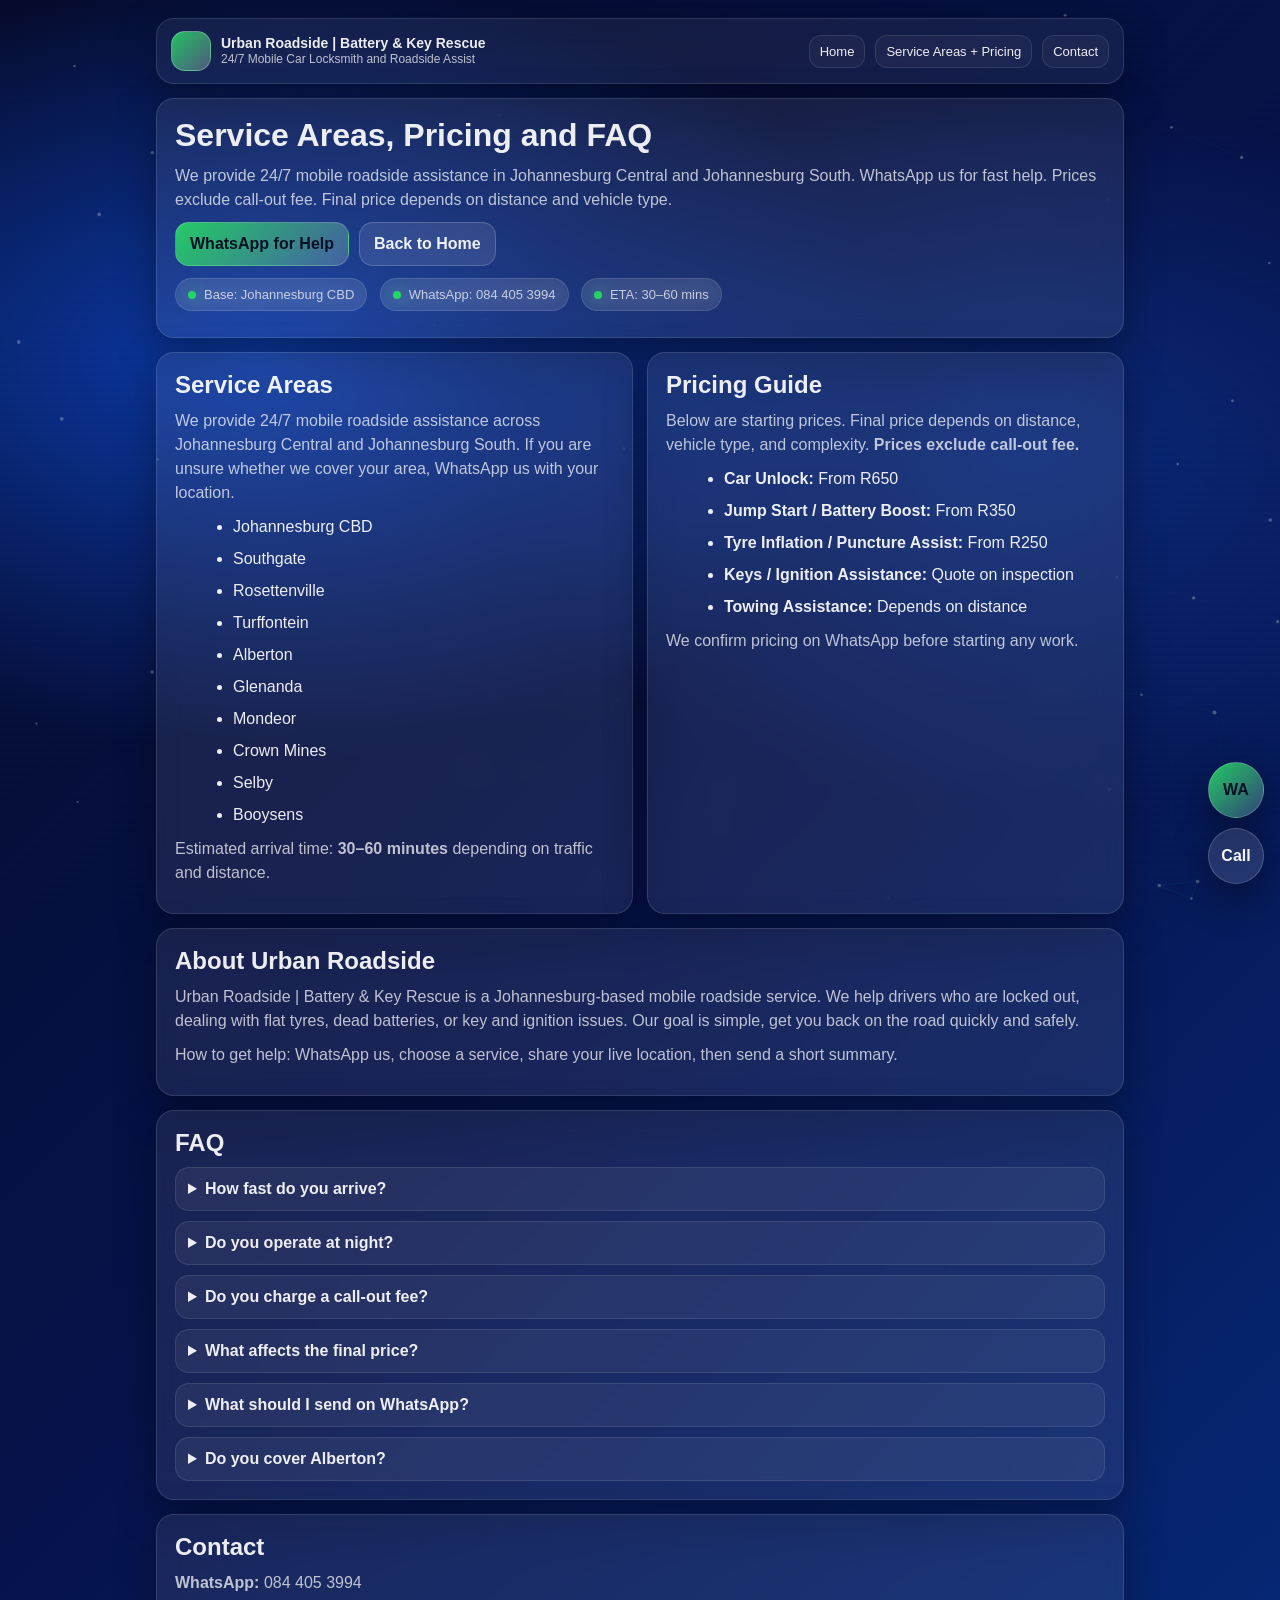
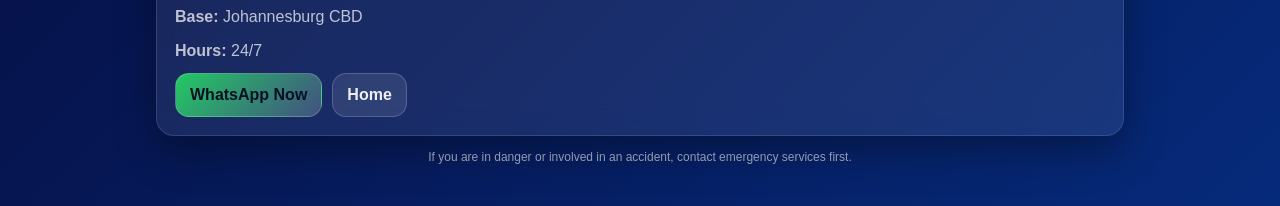
==== about.html @ f3f08383 "Add areas, pricing, FAQ with floating buttons" ====
<!doctype html>
<html lang="en">
<head>
  <meta charset="utf-8" />
  <meta name="viewport" content="width=device-width,initial-scale=1" />
  <title>Service Areas, Pricing and FAQ | Urban Roadside</title>
  <meta name="description" content="Service areas, pricing guidance, and FAQ for Urban Roadside | Battery & Key Rescue. Johannesburg Central and South. 24/7 mobile roadside help." />

  <style>
    :root{
      --bg1:#050a2a;
      --bg2:#06124a;
      --bg3:#062a7a;
      --glass: rgba(255,255,255,0.08);
      --text: rgba(255,255,255,0.92);
      --muted: rgba(255,255,255,0.72);
      --border: rgba(255,255,255,0.12);
      --shadow: 0 14px 40px rgba(0,0,0,0.35);
      --green: #25D366;
    }

    * { box-sizing: border-box; }
    body {
      margin: 0;
      font-family: Arial, sans-serif;
      color: var(--text);
      overflow-x: hidden;
      background: radial-gradient(1200px 700px at 20% 20%, #0b3aa6 0%, transparent 55%),
                  radial-gradient(900px 600px at 80% 25%, #0a2a7a 0%, transparent 60%),
                  linear-gradient(135deg, var(--bg1), var(--bg2), var(--bg3));
      min-height: 100vh;
    }

    #bgCanvas{
      position: fixed;
      inset: 0;
      width: 100%;
      height: 100%;
      z-index: 0;
      opacity: 0.55;
      pointer-events: none;
    }

    .scanlines{
      position: fixed;
      inset: 0;
      z-index: 1;
      pointer-events: none;
      background: repeating-linear-gradient(
        to bottom,
        rgba(255,255,255,0.03),
        rgba(255,255,255,0.03) 1px,
        rgba(0,0,0,0) 3px,
        rgba(0,0,0,0) 8px
      );
      mix-blend-mode: overlay;
      opacity: 0.25;
    }

    .wrap{
      position: relative;
      z-index: 2;
      max-width: 1000px;
      margin: 0 auto;
      padding: 18px 16px 42px;
    }

    .nav{
      display:flex;
      align-items:center;
      justify-content: space-between;
      gap: 12px;
      padding: 12px 14px;
      border: 1px solid var(--border);
      border-radius: 18px;
      background: rgba(255,255,255,0.06);
      backdrop-filter: blur(14px);
      box-shadow: var(--shadow);
      margin-bottom: 14px;
    }
    .brand{
      display:flex;
      align-items:center;
      gap: 10px;
      min-width: 240px;
    }
    .logo{
      width: 40px;
      height: 40px;
      border-radius: 14px;
      background: linear-gradient(135deg, rgba(37,211,102,0.9), rgba(255,255,255,0.25));
      border: 1px solid rgba(255,255,255,0.25);
    }
    .brandTitle{
      line-height: 1.1;
    }
    .brandTitle b{
      display:block;
      font-size: 14px;
    }
    .brandTitle span{
      display:block;
      font-size: 12px;
      color: var(--muted);
      margin-top: 2px;
    }
    .navLinks{
      display:flex;
      gap: 10px;
      flex-wrap: wrap;
      justify-content: flex-end;
    }
    .navLinks a{
      color: var(--text);
      text-decoration: none;
      font-size: 13px;
      padding: 8px 10px;
      border-radius: 12px;
      border: 1px solid rgba(255,255,255,0.10);
      background: rgba(255,255,255,0.04);
    }
    .navLinks a:hover{
      background: rgba(255,255,255,0.08);
    }

    .card{
      background: var(--glass);
      border: 1px solid var(--border);
      border-radius: 18px;
      box-shadow: var(--shadow);
      padding: 18px;
      backdrop-filter: blur(14px);
      margin-bottom: 14px;
    }

    h1,h2{ margin: 0 0 10px; }
    p{ margin: 0 0 10px; color: var(--muted); line-height: 1.5; }

    .grid{
      display:grid;
      gap: 14px;
      grid-template-columns: 1fr;
    }
    @media (min-width: 860px){
      .grid{ grid-template-columns: 1fr 1fr; }
    }

    .pill{
      display:inline-flex;
      align-items:center;
      gap: 8px;
      padding: 8px 12px;
      border-radius: 999px;
      background: rgba(255,255,255,0.08);
      border: 1px solid var(--border);
      color: var(--muted);
      font-size: 13px;
      backdrop-filter: blur(10px);
      margin-right: 8px;
      margin-bottom: 8px;
    }
    .dot{
      width: 8px;
      height: 8px;
      border-radius: 999px;
      background: var(--green);
      box-shadow: 0 0 18px rgba(37,211,102,0.75);
    }

    .btnRow{
      display:flex;
      gap: 10px;
      flex-wrap: wrap;
      margin-top: 10px;
    }
    a.btn{
      text-decoration:none;
      padding: 12px 14px;
      border-radius: 14px;
      font-weight: 800;
      border: 1px solid rgba(255,255,255,0.18);
      background: rgba(255,255,255,0.10);
      color: var(--text);
    }
    a.btn.primary{
      background: linear-gradient(135deg, rgba(37,211,102,0.95), rgba(255,255,255,0.18));
      color: #061024;
    }

    ul{ margin: 8px 0 0 18px; line-height: 1.5; }
    li{ margin: 8px 0; }

    .faq details{
      border: 1px solid rgba(255,255,255,0.10);
      background: rgba(255,255,255,0.06);
      border-radius: 14px;
      padding: 12px;
      margin-top: 10px;
    }
    .faq summary{
      cursor: pointer;
      font-weight: 700;
    }
    .faq .ans{
      margin-top: 8px;
      color: var(--muted);
      line-height: 1.5;
    }

    .footer{
      margin-top: 14px;
      color: rgba(255,255,255,0.65);
      font-size: 12px;
      text-align: center;
    }

    /* Floating action buttons */
    .fab{
      position: fixed;
      right: 16px;
      bottom: 16px;
      z-index: 9999;
      display: grid;
      gap: 10px;
    }
    .fab a{
      display: inline-flex;
      align-items: center;
      justify-content: center;
      width: 56px;
      height: 56px;
      border-radius: 999px;
      text-decoration: none;
      font-weight: 800;
      border: 1px solid rgba(255,255,255,0.18);
      box-shadow: 0 14px 40px rgba(0,0,0,0.45);
      backdrop-filter: blur(10px);
    }
    .fab .wa{
      background: linear-gradient(135deg, rgba(37,211,102,0.95), rgba(255,255,255,0.18));
      color: #061024;
    }
    .fab .call{
      background: rgba(255,255,255,0.12);
      color: rgba(255,255,255,0.95);
    }
    .fab a span{
      font-size: 16px;
      line-height: 1;
    }
    .fab a:active{
      transform: scale(0.98);
    }
  </style>
</head>

<body>
  <canvas id="bgCanvas"></canvas>
  <div class="scanlines"></div>

  <div class="wrap">
    <div class="nav">
      <div class="brand">
        <div class="logo" aria-hidden="true"></div>
        <div class="brandTitle">
          <b>Urban Roadside | Battery & Key Rescue</b>
          <span>24/7 Mobile Car Locksmith and Roadside Assist</span>
        </div>
      </div>

      <div class="navLinks">
        <a href="index.html">Home</a>
        <a href="about.html">Service Areas + Pricing</a>
        <a href="index.html#contact">Contact</a>
      </div>
    </div>

    <div class="card">
      <h1>Service Areas, Pricing and FAQ</h1>
      <p>
        We provide 24/7 mobile roadside assistance in Johannesburg Central and Johannesburg South.
        WhatsApp us for fast help. Prices exclude call-out fee. Final price depends on distance and vehicle type.
      </p>
      <div class="btnRow">
        <a class="btn primary" id="waBtn" href="#">WhatsApp for Help</a>
        <a class="btn" href="index.html">Back to Home</a>
      </div>
      <div style="margin-top:12px;">
        <span class="pill"><span class="dot"></span> Base: Johannesburg CBD</span>
        <span class="pill"><span class="dot"></span> WhatsApp: 084 405 3994</span>
        <span class="pill"><span class="dot"></span> ETA: 30–60 mins</span>
      </div>
    </div>

    <div class="grid">
      <div class="card">
        <h2>Service Areas</h2>
        <p>
          We provide 24/7 mobile roadside assistance across Johannesburg Central and Johannesburg South.
          If you are unsure whether we cover your area, WhatsApp us with your location.
        </p>

        <ul>
          <li>Johannesburg CBD</li>
          <li>Southgate</li>
          <li>Rosettenville</li>
          <li>Turffontein</li>
          <li>Alberton</li>
          <li>Glenanda</li>
          <li>Mondeor</li>
          <li>Crown Mines</li>
          <li>Selby</li>
          <li>Booysens</li>
        </ul>

        <p style="margin-top:10px;">
          Estimated arrival time: <b>30–60 minutes</b> depending on traffic and distance.
        </p>
      </div>

      <div class="card">
        <h2>Pricing Guide</h2>
        <p>
          Below are starting prices. Final price depends on distance, vehicle type, and complexity.
          <b>Prices exclude call-out fee.</b>
        </p>

        <ul>
          <li><b>Car Unlock:</b> From R650</li>
          <li><b>Jump Start / Battery Boost:</b> From R350</li>
          <li><b>Tyre Inflation / Puncture Assist:</b> From R250</li>
          <li><b>Keys / Ignition Assistance:</b> Quote on inspection</li>
          <li><b>Towing Assistance:</b> Depends on distance</li>
        </ul>

        <p style="margin-top:10px;">
          We confirm pricing on WhatsApp before starting any work.
        </p>
      </div>
    </div>

    <div class="card">
      <h2>About Urban Roadside</h2>
      <p>
        Urban Roadside | Battery & Key Rescue is a Johannesburg-based mobile roadside service.
        We help drivers who are locked out, dealing with flat tyres, dead batteries, or key and ignition issues.
        Our goal is simple, get you back on the road quickly and safely.
      </p>
      <p>
        How to get help: WhatsApp us, choose a service, share your live location, then send a short summary.
      </p>
    </div>

    <div class="card faq">
      <h2>FAQ</h2>

      <details>
        <summary>How fast do you arrive?</summary>
        <div class="ans">
          Estimated arrival time is 30–60 minutes depending on traffic and distance.
        </div>
      </details>

      <details>
        <summary>Do you operate at night?</summary>
        <div class="ans">
          Yes, we operate 24/7 including weekends and public holidays.
        </div>
      </details>

      <details>
        <summary>Do you charge a call-out fee?</summary>
        <div class="ans">
          Yes, call-out fees apply depending on distance and area. Prices listed exclude call-out fee.
        </div>
      </details>

      <details>
        <summary>What affects the final price?</summary>
        <div class="ans">
          Final price depends on distance, vehicle type, and complexity of the job. We confirm pricing before starting work.
        </div>
      </details>

      <details>
        <summary>What should I send on WhatsApp?</summary>
        <div class="ans">
          Send your live location and a short summary including car make/model, what happened, and your exact spot.
        </div>
      </details>

      <details>
        <summary>Do you cover Alberton?</summary>
        <div class="ans">
          Yes. We cover Alberton and surrounding Johannesburg South areas. WhatsApp us your location to confirm.
        </div>
      </details>
    </div>

    <div class="card">
      <h2>Contact</h2>
      <p><b>WhatsApp:</b> 084 405 3994</p>
      <p><b>Base:</b> Johannesburg CBD</p>
      <p><b>Hours:</b> 24/7</p>
      <div class="btnRow">
        <a class="btn primary" id="waBtn2" href="#">WhatsApp Now</a>
        <a class="btn" href="index.html">Home</a>
      </div>
    </div>

    <div class="footer">
      If you are in danger or involved in an accident, contact emergency services first.
    </div>
  </div>

  <!-- Floating buttons -->
  <div class="fab" aria-label="Quick contact buttons">
    <a class="wa" id="fabWa" href="#" title="WhatsApp">
      <span>WA</span>
    </a>
    <a class="call" id="fabCall" href="tel:0844053994" title="Call">
      <span>Call</span>
    </a>
  </div>

  <script>
    const phone = "27844053994";

    const menuMessage =
`Hi, I need roadside help in Johannesburg.

Please reply with a number:
1) Car unlock (keys locked inside / lost key)
2) Jump start / battery boost
3) Flat tyre / tyre inflation (puncture assist)
4) Keys / ignition assistance
5) Towing assistance

Important:
- Estimated arrival time: 30–60 minutes (traffic and distance)
- Prices exclude call-out fee
- Final price depends on distance and vehicle type

Then please:
- Send your live location
- Type a short summary (car make/model, what happened, exact spot)

Thank you.`;

    document.getElementById("waBtn").href =
      `https://wa.me/${phone}?text=${encodeURIComponent(menuMessage)}`;
    document.getElementById("waBtn2").href =
      `https://wa.me/${phone}?text=${encodeURIComponent(menuMessage)}`;
    document.getElementById("fabWa").href =
      `https://wa.me/${phone}?text=${encodeURIComponent(menuMessage)}`;

    // Background
    const canvas = document.getElementById("bgCanvas");
    const ctx = canvas.getContext("2d");

    function resize() {
      canvas.width = window.innerWidth;
      canvas.height = window.innerHeight;
    }
    window.addEventListener("resize", resize);
    resize();

    const particles = [];
    const COUNT = 80;
    const MAX_DIST = 120;

    function rand(min, max){ return Math.random() * (max - min) + min; }

    for (let i = 0; i < COUNT; i++) {
      particles.push({
        x: rand(0, window.innerWidth),
        y: rand(0, window.innerHeight),
        vx: rand(-0.4, 0.4),
        vy: rand(-0.4, 0.4),
        r: rand(1, 2)
      });
    }

    function step() {
      ctx.clearRect(0,0,canvas.width,canvas.height);

      for (const p of particles) {
        p.x += p.vx;
        p.y += p.vy;

        if (p.x < 0 || p.x > canvas.width) p.vx *= -1;
        if (p.y < 0 || p.y > canvas.height) p.vy *= -1;

        ctx.beginPath();
        ctx.arc(p.x,p.y,p.r,0,Math.PI*2);
        ctx.fillStyle="rgba(255,255,255,0.5)";
        ctx.fill();
      }

      for (let i=0;i<particles.length;i++){
        for (let j=i+1;j<particles.length;j++){
          const dx=particles[i].x-particles[j].x;
          const dy=particles[i].y-particles[j].y;
          const d=Math.sqrt(dx*dx+dy*dy);
          if(d<MAX_DIST){
            ctx.strokeStyle=`rgba(37,211,102,${(1-d/MAX_DIST)*0.2})`;
            ctx.beginPath();
            ctx.moveTo(particles[i].x,particles[i].y);
            ctx.lineTo(particles[j].x,particles[j].y);
            ctx.stroke();
          }
        }
      }
      requestAnimationFrame(step);
    }
    step();
  </script>
</body>
</html>
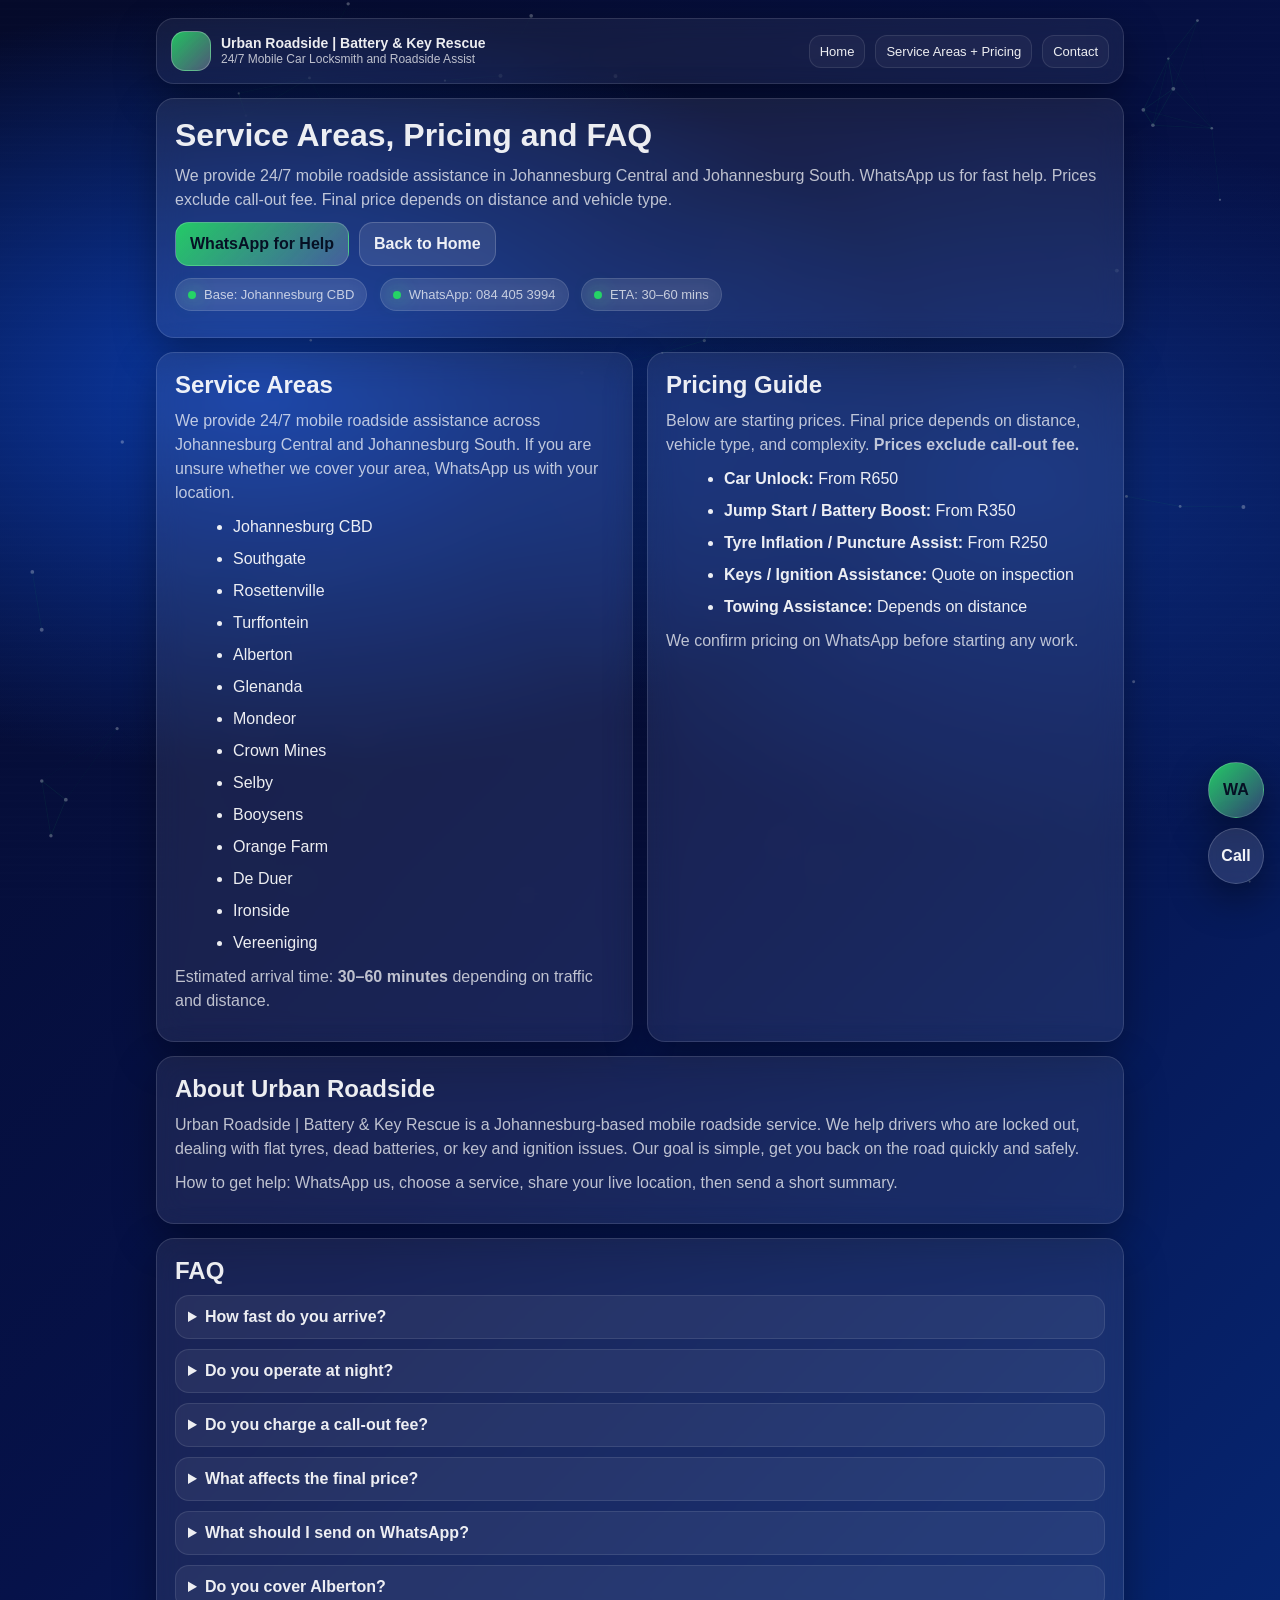
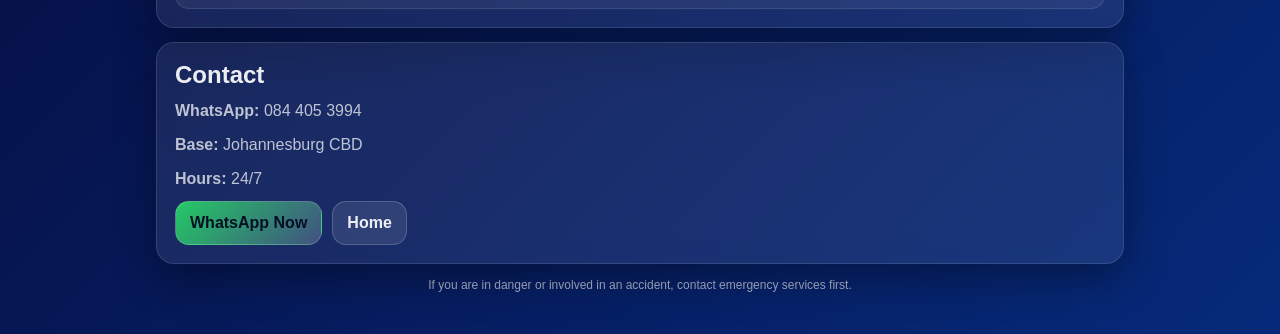
==== commit c855d319: "Add locations to the list in about.html" ====
--- a/about.html
+++ b/about.html
@@ -311,6 +311,10 @@
           <li>Crown Mines</li>
           <li>Selby</li>
           <li>Booysens</li>
+          <li>Orange Farm</li>
+          <li>De Duer</li>
+          <li>Ironside</li>
+          <li>Vereeniging</li>
         </ul>
 
         <p style="margin-top:10px;">
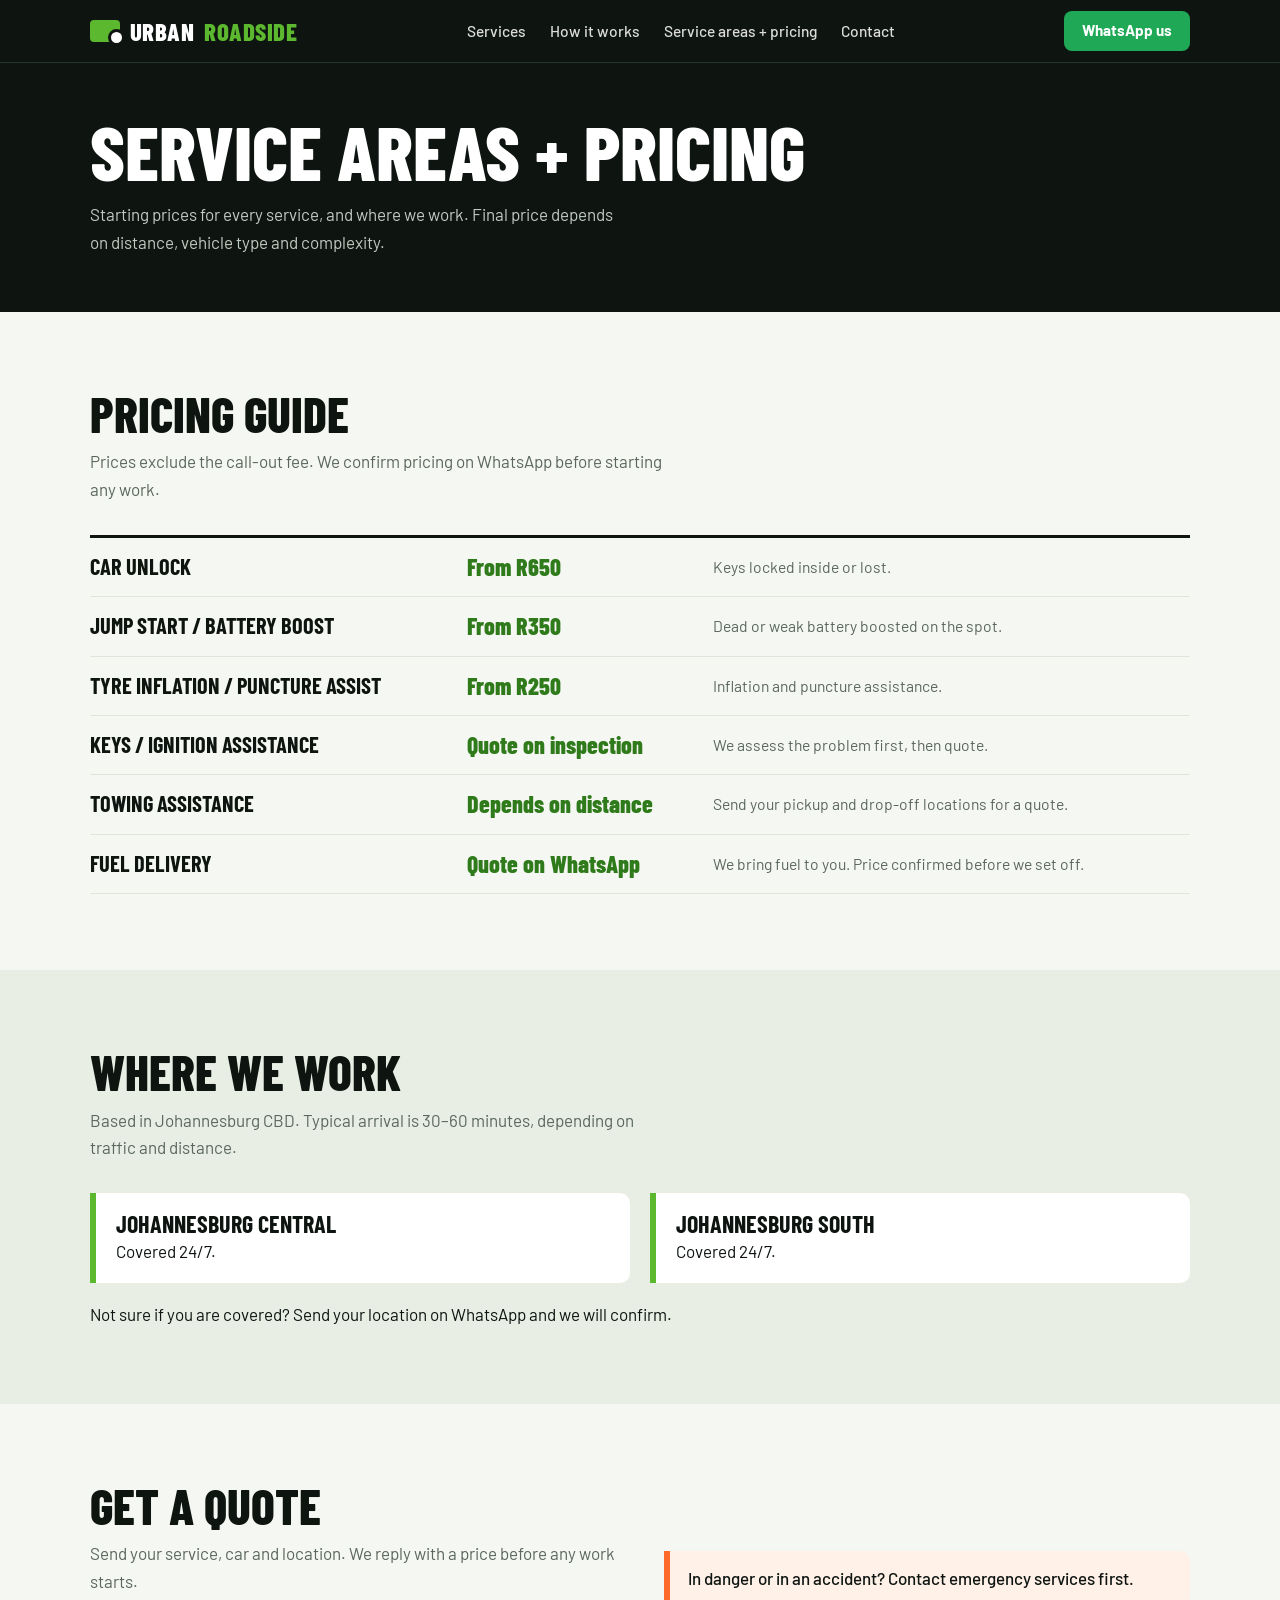
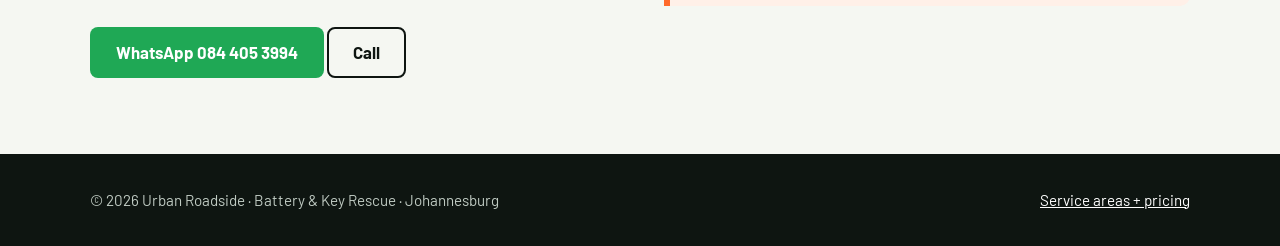
==== commit 3c0e4127: "Add files via upload  Redesign homepage with new photos and pricing" ====
--- a/about.html
+++ b/about.html
@@ -1,523 +1,13 @@
-<!doctype html>
-<html lang="en">
-<head>
-  <meta charset="utf-8" />
-  <meta name="viewport" content="width=device-width,initial-scale=1" />
-  <title>Service Areas, Pricing and FAQ | Urban Roadside</title>
-  <meta name="description" content="Service areas, pricing guidance, and FAQ for Urban Roadside | Battery & Key Rescue. Johannesburg Central and South. 24/7 mobile roadside help." />
-
-  <style>
-    :root{
-      --bg1:#050a2a;
-      --bg2:#06124a;
-      --bg3:#062a7a;
-      --glass: rgba(255,255,255,0.08);
-      --text: rgba(255,255,255,0.92);
-      --muted: rgba(255,255,255,0.72);
-      --border: rgba(255,255,255,0.12);
-      --shadow: 0 14px 40px rgba(0,0,0,0.35);
-      --green: #25D366;
-    }
-
-    * { box-sizing: border-box; }
-    body {
-      margin: 0;
-      font-family: Arial, sans-serif;
-      color: var(--text);
-      overflow-x: hidden;
-      background: radial-gradient(1200px 700px at 20% 20%, #0b3aa6 0%, transparent 55%),
-                  radial-gradient(900px 600px at 80% 25%, #0a2a7a 0%, transparent 60%),
-                  linear-gradient(135deg, var(--bg1), var(--bg2), var(--bg3));
-      min-height: 100vh;
-    }
-
-    #bgCanvas{
-      position: fixed;
-      inset: 0;
-      width: 100%;
-      height: 100%;
-      z-index: 0;
-      opacity: 0.55;
-      pointer-events: none;
-    }
-
-    .scanlines{
-      position: fixed;
-      inset: 0;
-      z-index: 1;
-      pointer-events: none;
-      background: repeating-linear-gradient(
-        to bottom,
-        rgba(255,255,255,0.03),
-        rgba(255,255,255,0.03) 1px,
-        rgba(0,0,0,0) 3px,
-        rgba(0,0,0,0) 8px
-      );
-      mix-blend-mode: overlay;
-      opacity: 0.25;
-    }
-
-    .wrap{
-      position: relative;
-      z-index: 2;
-      max-width: 1000px;
-      margin: 0 auto;
-      padding: 18px 16px 42px;
-    }
-
-    .nav{
-      display:flex;
-      align-items:center;
-      justify-content: space-between;
-      gap: 12px;
-      padding: 12px 14px;
-      border: 1px solid var(--border);
-      border-radius: 18px;
-      background: rgba(255,255,255,0.06);
-      backdrop-filter: blur(14px);
-      box-shadow: var(--shadow);
-      margin-bottom: 14px;
-    }
-    .brand{
-      display:flex;
-      align-items:center;
-      gap: 10px;
-      min-width: 240px;
-    }
-    .logo{
-      width: 40px;
-      height: 40px;
-      border-radius: 14px;
-      background: linear-gradient(135deg, rgba(37,211,102,0.9), rgba(255,255,255,0.25));
-      border: 1px solid rgba(255,255,255,0.25);
-    }
-    .brandTitle{
-      line-height: 1.1;
-    }
-    .brandTitle b{
-      display:block;
-      font-size: 14px;
-    }
-    .brandTitle span{
-      display:block;
-      font-size: 12px;
-      color: var(--muted);
-      margin-top: 2px;
-    }
-    .navLinks{
-      display:flex;
-      gap: 10px;
-      flex-wrap: wrap;
-      justify-content: flex-end;
-    }
-    .navLinks a{
-      color: var(--text);
-      text-decoration: none;
-      font-size: 13px;
-      padding: 8px 10px;
-      border-radius: 12px;
-      border: 1px solid rgba(255,255,255,0.10);
-      background: rgba(255,255,255,0.04);
-    }
-    .navLinks a:hover{
-      background: rgba(255,255,255,0.08);
-    }
-
-    .card{
-      background: var(--glass);
-      border: 1px solid var(--border);
-      border-radius: 18px;
-      box-shadow: var(--shadow);
-      padding: 18px;
-      backdrop-filter: blur(14px);
-      margin-bottom: 14px;
-    }
-
-    h1,h2{ margin: 0 0 10px; }
-    p{ margin: 0 0 10px; color: var(--muted); line-height: 1.5; }
-
-    .grid{
-      display:grid;
-      gap: 14px;
-      grid-template-columns: 1fr;
-    }
-    @media (min-width: 860px){
-      .grid{ grid-template-columns: 1fr 1fr; }
-    }
-
-    .pill{
-      display:inline-flex;
-      align-items:center;
-      gap: 8px;
-      padding: 8px 12px;
-      border-radius: 999px;
-      background: rgba(255,255,255,0.08);
-      border: 1px solid var(--border);
-      color: var(--muted);
-      font-size: 13px;
-      backdrop-filter: blur(10px);
-      margin-right: 8px;
-      margin-bottom: 8px;
-    }
-    .dot{
-      width: 8px;
-      height: 8px;
-      border-radius: 999px;
-      background: var(--green);
-      box-shadow: 0 0 18px rgba(37,211,102,0.75);
-    }
-
-    .btnRow{
-      display:flex;
-      gap: 10px;
-      flex-wrap: wrap;
-      margin-top: 10px;
-    }
-    a.btn{
-      text-decoration:none;
-      padding: 12px 14px;
-      border-radius: 14px;
-      font-weight: 800;
-      border: 1px solid rgba(255,255,255,0.18);
-      background: rgba(255,255,255,0.10);
-      color: var(--text);
-    }
-    a.btn.primary{
-      background: linear-gradient(135deg, rgba(37,211,102,0.95), rgba(255,255,255,0.18));
-      color: #061024;
-    }
-
-    ul{ margin: 8px 0 0 18px; line-height: 1.5; }
-    li{ margin: 8px 0; }
-
-    .faq details{
-      border: 1px solid rgba(255,255,255,0.10);
-      background: rgba(255,255,255,0.06);
-      border-radius: 14px;
-      padding: 12px;
-      margin-top: 10px;
-    }
-    .faq summary{
-      cursor: pointer;
-      font-weight: 700;
-    }
-    .faq .ans{
-      margin-top: 8px;
-      color: var(--muted);
-      line-height: 1.5;
-    }
-
-    .footer{
-      margin-top: 14px;
-      color: rgba(255,255,255,0.65);
-      font-size: 12px;
-      text-align: center;
-    }
-
-    /* Floating action buttons */
-    .fab{
-      position: fixed;
-      right: 16px;
-      bottom: 16px;
-      z-index: 9999;
-      display: grid;
-      gap: 10px;
-    }
-    .fab a{
-      display: inline-flex;
-      align-items: center;
-      justify-content: center;
-      width: 56px;
-      height: 56px;
-      border-radius: 999px;
-      text-decoration: none;
-      font-weight: 800;
-      border: 1px solid rgba(255,255,255,0.18);
-      box-shadow: 0 14px 40px rgba(0,0,0,0.45);
-      backdrop-filter: blur(10px);
-    }
-    .fab .wa{
-      background: linear-gradient(135deg, rgba(37,211,102,0.95), rgba(255,255,255,0.18));
-      color: #061024;
-    }
-    .fab .call{
-      background: rgba(255,255,255,0.12);
-      color: rgba(255,255,255,0.95);
-    }
-    .fab a span{
-      font-size: 16px;
-      line-height: 1;
-    }
-    .fab a:active{
-      transform: scale(0.98);
-    }
-  </style>
-</head>
-
-<body>
-  <canvas id="bgCanvas"></canvas>
-  <div class="scanlines"></div>
-
-  <div class="wrap">
-    <div class="nav">
-      <div class="brand">
-        <div class="logo" aria-hidden="true"></div>
-        <div class="brandTitle">
-          <b>Urban Roadside | Battery & Key Rescue</b>
-          <span>24/7 Mobile Car Locksmith and Roadside Assist</span>
-        </div>
-      </div>
-
-      <div class="navLinks">
-        <a href="index.html">Home</a>
-        <a href="about.html">Service Areas + Pricing</a>
-        <a href="index.html#contact">Contact</a>
-      </div>
-    </div>
-
-    <div class="card">
-      <h1>Service Areas, Pricing and FAQ</h1>
-      <p>
-        We provide 24/7 mobile roadside assistance in Johannesburg Central and Johannesburg South.
-        WhatsApp us for fast help. Prices exclude call-out fee. Final price depends on distance and vehicle type.
-      </p>
-      <div class="btnRow">
-        <a class="btn primary" id="waBtn" href="#">WhatsApp for Help</a>
-        <a class="btn" href="index.html">Back to Home</a>
-      </div>
-      <div style="margin-top:12px;">
-        <span class="pill"><span class="dot"></span> Base: Johannesburg CBD</span>
-        <span class="pill"><span class="dot"></span> WhatsApp: 084 405 3994</span>
-        <span class="pill"><span class="dot"></span> ETA: 30–60 mins</span>
-      </div>
-    </div>
-
-    <div class="grid">
-      <div class="card">
-        <h2>Service Areas</h2>
-        <p>
-          We provide 24/7 mobile roadside assistance across Johannesburg Central and Johannesburg South.
-          If you are unsure whether we cover your area, WhatsApp us with your location.
-        </p>
-
-        <ul>
-          <li>Johannesburg CBD</li>
-          <li>Southgate</li>
-          <li>Rosettenville</li>
-          <li>Turffontein</li>
-          <li>Alberton</li>
-          <li>Glenanda</li>
-          <li>Mondeor</li>
-          <li>Crown Mines</li>
-          <li>Selby</li>
-          <li>Booysens</li>
-          <li>Orange Farm</li>
-          <li>De Duer</li>
-          <li>Ironside</li>
-          <li>Vereeniging</li>
-        </ul>
-
-        <p style="margin-top:10px;">
-          Estimated arrival time: <b>30–60 minutes</b> depending on traffic and distance.
-        </p>
-      </div>
-
-      <div class="card">
-        <h2>Pricing Guide</h2>
-        <p>
-          Below are starting prices. Final price depends on distance, vehicle type, and complexity.
-          <b>Prices exclude call-out fee.</b>
-        </p>
-
-        <ul>
-          <li><b>Car Unlock:</b> From R650</li>
-          <li><b>Jump Start / Battery Boost:</b> From R350</li>
-          <li><b>Tyre Inflation / Puncture Assist:</b> From R250</li>
-          <li><b>Keys / Ignition Assistance:</b> Quote on inspection</li>
-          <li><b>Towing Assistance:</b> Depends on distance</li>
-        </ul>
-
-        <p style="margin-top:10px;">
-          We confirm pricing on WhatsApp before starting any work.
-        </p>
-      </div>
-    </div>
-
-    <div class="card">
-      <h2>About Urban Roadside</h2>
-      <p>
-        Urban Roadside | Battery & Key Rescue is a Johannesburg-based mobile roadside service.
-        We help drivers who are locked out, dealing with flat tyres, dead batteries, or key and ignition issues.
-        Our goal is simple, get you back on the road quickly and safely.
-      </p>
-      <p>
-        How to get help: WhatsApp us, choose a service, share your live location, then send a short summary.
-      </p>
-    </div>
-
-    <div class="card faq">
-      <h2>FAQ</h2>
-
-      <details>
-        <summary>How fast do you arrive?</summary>
-        <div class="ans">
-          Estimated arrival time is 30–60 minutes depending on traffic and distance.
-        </div>
-      </details>
-
-      <details>
-        <summary>Do you operate at night?</summary>
-        <div class="ans">
-          Yes, we operate 24/7 including weekends and public holidays.
-        </div>
-      </details>
-
-      <details>
-        <summary>Do you charge a call-out fee?</summary>
-        <div class="ans">
-          Yes, call-out fees apply depending on distance and area. Prices listed exclude call-out fee.
-        </div>
-      </details>
-
-      <details>
-        <summary>What affects the final price?</summary>
-        <div class="ans">
-          Final price depends on distance, vehicle type, and complexity of the job. We confirm pricing before starting work.
-        </div>
-      </details>
-
-      <details>
-        <summary>What should I send on WhatsApp?</summary>
-        <div class="ans">
-          Send your live location and a short summary including car make/model, what happened, and your exact spot.
-        </div>
-      </details>
-
-      <details>
-        <summary>Do you cover Alberton?</summary>
-        <div class="ans">
-          Yes. We cover Alberton and surrounding Johannesburg South areas. WhatsApp us your location to confirm.
-        </div>
-      </details>
-    </div>
-
-    <div class="card">
-      <h2>Contact</h2>
-      <p><b>WhatsApp:</b> 084 405 3994</p>
-      <p><b>Base:</b> Johannesburg CBD</p>
-      <p><b>Hours:</b> 24/7</p>
-      <div class="btnRow">
-        <a class="btn primary" id="waBtn2" href="#">WhatsApp Now</a>
-        <a class="btn" href="index.html">Home</a>
-      </div>
-    </div>
-
-    <div class="footer">
-      If you are in danger or involved in an accident, contact emergency services first.
-    </div>
-  </div>
-
-  <!-- Floating buttons -->
-  <div class="fab" aria-label="Quick contact buttons">
-    <a class="wa" id="fabWa" href="#" title="WhatsApp">
-      <span>WA</span>
-    </a>
-    <a class="call" id="fabCall" href="tel:0844053994" title="Call">
-      <span>Call</span>
-    </a>
-  </div>
-
-  <script>
-    const phone = "27844053994";
-
-    const menuMessage =
-`Hi, I need roadside help in Johannesburg.
-
-Please reply with a number:
-1) Car unlock (keys locked inside / lost key)
-2) Jump start / battery boost
-3) Flat tyre / tyre inflation (puncture assist)
-4) Keys / ignition assistance
-5) Towing assistance
-
-Important:
-- Estimated arrival time: 30–60 minutes (traffic and distance)
-- Prices exclude call-out fee
-- Final price depends on distance and vehicle type
-
-Then please:
-- Send your live location
-- Type a short summary (car make/model, what happened, exact spot)
-
-Thank you.`;
-
-    document.getElementById("waBtn").href =
-      `https://wa.me/${phone}?text=${encodeURIComponent(menuMessage)}`;
-    document.getElementById("waBtn2").href =
-      `https://wa.me/${phone}?text=${encodeURIComponent(menuMessage)}`;
-    document.getElementById("fabWa").href =
-      `https://wa.me/${phone}?text=${encodeURIComponent(menuMessage)}`;
-
-    // Background
-    const canvas = document.getElementById("bgCanvas");
-    const ctx = canvas.getContext("2d");
-
-    function resize() {
-      canvas.width = window.innerWidth;
-      canvas.height = window.innerHeight;
-    }
-    window.addEventListener("resize", resize);
-    resize();
-
-    const particles = [];
-    const COUNT = 80;
-    const MAX_DIST = 120;
-
-    function rand(min, max){ return Math.random() * (max - min) + min; }
-
-    for (let i = 0; i < COUNT; i++) {
-      particles.push({
-        x: rand(0, window.innerWidth),
-        y: rand(0, window.innerHeight),
-        vx: rand(-0.4, 0.4),
-        vy: rand(-0.4, 0.4),
-        r: rand(1, 2)
-      });
-    }
-
-    function step() {
-      ctx.clearRect(0,0,canvas.width,canvas.height);
-
-      for (const p of particles) {
-        p.x += p.vx;
-        p.y += p.vy;
-
-        if (p.x < 0 || p.x > canvas.width) p.vx *= -1;
-        if (p.y < 0 || p.y > canvas.height) p.vy *= -1;
-
-        ctx.beginPath();
-        ctx.arc(p.x,p.y,p.r,0,Math.PI*2);
-        ctx.fillStyle="rgba(255,255,255,0.5)";
-        ctx.fill();
-      }
-
-      for (let i=0;i<particles.length;i++){
-        for (let j=i+1;j<particles.length;j++){
-          const dx=particles[i].x-particles[j].x;
-          const dy=particles[i].y-particles[j].y;
-          const d=Math.sqrt(dx*dx+dy*dy);
-          if(d<MAX_DIST){
-            ctx.strokeStyle=`rgba(37,211,102,${(1-d/MAX_DIST)*0.2})`;
-            ctx.beginPath();
-            ctx.moveTo(particles[i].x,particles[i].y);
-            ctx.lineTo(particles[j].x,particles[j].y);
-            ctx.stroke();
-          }
-        }
-      }
-      requestAnimationFrame(step);
-    }
-    step();
-  </script>
-</body>
-</html>
+<!DOCTYPE html><html lang="en-ZA"><head><meta charset="utf-8"><meta name="viewport" content="width=device-width,initial-scale=1"><title>Service Areas &amp; Pricing | Urban Roadside Johannesburg</title>
+<meta name="description" content="Starting prices for car unlock, jump start, tyre help, keys, fuel delivery and towing in Johannesburg Central and South. Prices exclude call-out fee and are confirmed on WhatsApp before work.">
+<link rel="canonical" href="https://urbanroadside.co.za/about.html"><meta name="theme-color" content="#0e1511"><link rel="preconnect" href="https://fonts.googleapis.com"><link rel="preconnect" href="https://fonts.gstatic.com" crossorigin><link href="https://fonts.googleapis.com/css2?family=Barlow+Condensed:wght@600;700;800&family=Barlow:wght@400;500;600&display=swap" rel="stylesheet"><link rel="stylesheet" href="styles.css"></head><body>
+<a class="skip" href="#main">Skip to content</a><header><div class="wrap"><a class="brand" href="index.html"><i aria-hidden="true"></i>Urban <em>Roadside</em></a><nav aria-label="Main"><ul><li><a href="index.html#services">Services</a></li><li><a href="index.html#how">How it works</a></li><li><a href="about.html">Service areas + pricing</a></li><li><a href="#contact">Contact</a></li></ul></nav><a class="btn btn-wa head-cta" href="https://wa.me/27844053994" data-wa>WhatsApp us</a></div></header>
+<main id="main"><div class="page-head"><div class="wrap"><h1>Service areas + pricing</h1><p>Starting prices for every service, and where we work. Final price depends on distance, vehicle type and complexity.</p></div></div>
+<section><div class="wrap"><h2 class="title">Pricing guide</h2><p class="intro">Prices exclude the call-out fee. We confirm pricing on WhatsApp before starting any work.</p>
+<table class="ptable"><tbody><tr><th scope="row">Car unlock</th><td class="p">From R650</td><td class="n">Keys locked inside or lost.</td></tr><tr><th scope="row">Jump start / battery boost</th><td class="p">From R350</td><td class="n">Dead or weak battery boosted on the spot.</td></tr><tr><th scope="row">Tyre inflation / puncture assist</th><td class="p">From R250</td><td class="n">Inflation and puncture assistance.</td></tr><tr><th scope="row">Keys / ignition assistance</th><td class="p">Quote on inspection</td><td class="n">We assess the problem first, then quote.</td></tr><tr><th scope="row">Towing assistance</th><td class="p">Depends on distance</td><td class="n">Send your pickup and drop-off locations for a quote.</td></tr><tr><th scope="row">Fuel delivery</th><td class="p">Quote on WhatsApp</td><td class="n">We bring fuel to you. Price confirmed before we set off.</td></tr></tbody></table></div></section>
+<section style="background:#e9eee5"><div class="wrap"><h2 class="title">Where we work</h2><p class="intro">Based in Johannesburg CBD. Typical arrival is 30–60 minutes, depending on traffic and distance.</p>
+<div class="cover"><div><h3>Johannesburg Central</h3><p>Covered 24/7.</p></div><div><h3>Johannesburg South</h3><p>Covered 24/7.</p></div></div>
+<p style="margin-top:18px">Not sure if you are covered? Send your location on WhatsApp and we will confirm.</p></div></section>
+<section id="contact"><div class="wrap two"><div><h2 class="title">Get a quote</h2><p class="intro">Send your service, car and location. We reply with a price before any work starts.</p><a class="btn btn-wa" href="https://wa.me/27844053994" data-wa>WhatsApp 084 405 3994</a> <a class="btn btn-ghost" href="tel:0844053994">Call</a></div>
+<p class="safety" style="margin:0">In danger or in an accident? Contact emergency services first.</p></div></section></main>
+<footer><div class="wrap"><span>© <span id="yr">2026</span> Urban Roadside · Battery &amp; Key Rescue · Johannesburg</span><span><a href="about.html">Service areas + pricing</a></span></div></footer><div class="bar"><a href="https://wa.me/27844053994" data-wa>WhatsApp</a><a href="tel:0844053994">Call</a></div><script>document.querySelectorAll("[data-wa]").forEach(function(a){a.href="https://wa.me/27844053994?text="+encodeURIComponent("Hi Urban Roadside, I need help.")});document.getElementById("yr").textContent=new Date().getFullYear();</script></body></html>
--- a/styles.css
+++ b/styles.css
@@ -0,0 +1,113 @@
+:root{--ink:#0e1511;--ink2:#17211a;--green:#5cb82f;--green-d:#2f7a1a;--paper:#f5f7f2;--card:#fff;--mute:#5b675e;--rule:#dfe5da;--alert:#ff6a2b;--wa:#1fa855;
+--display:"Barlow Condensed","Arial Narrow",Impact,sans-serif;--body:"Barlow",system-ui,-apple-system,"Segoe UI",Roboto,sans-serif;--max:1140px}
+*{box-sizing:border-box;margin:0}
+html{scroll-behavior:smooth;scroll-padding-top:72px}
+body{font:400 1.0625rem/1.6 var(--body);color:var(--ink);background:var(--paper);padding-bottom:62px}
+a{color:inherit}img{display:block;max-width:100%}
+.wrap{max-width:var(--max);margin:0 auto;padding:0 20px}
+:focus-visible{outline:3px solid var(--green);outline-offset:3px}
+.skip{position:absolute;left:-999px;background:var(--green);padding:8px 14px;z-index:99}.skip:focus{left:8px;top:8px}
+header{background:var(--ink);color:#fff;position:sticky;top:0;z-index:20;border-bottom:1px solid #26332a}
+header .wrap{display:flex;align-items:center;justify-content:space-between;height:62px;gap:16px}
+.brand{font:800 1.55rem/1 var(--display);letter-spacing:.02em;text-decoration:none;display:flex;align-items:center;gap:10px;text-transform:uppercase}
+.brand i{width:30px;height:22px;background:var(--green);border-radius:4px;position:relative;display:block}
+.brand i::after{content:"";position:absolute;right:-5px;bottom:-4px;width:11px;height:11px;border-radius:50%;background:#fff;border:3px solid var(--ink)}
+.brand em{font-style:normal;color:var(--green)}
+nav ul{list-style:none;padding:0;display:flex;gap:24px}
+nav a{text-decoration:none;font-weight:500;font-size:.97rem;opacity:.85}nav a:hover{opacity:1;color:var(--green)}
+.btn{display:inline-flex;align-items:center;justify-content:center;gap:8px;font:700 1.05rem/1 var(--body);padding:15px 24px;border-radius:8px;text-decoration:none;border:2px solid transparent;cursor:pointer}
+.btn-wa{background:var(--wa);color:#fff}.btn-wa:hover{background:var(--green-d)}
+.btn-ghost{border-color:currentColor}
+.head-cta{padding:10px 16px;font-size:.95rem}
+@media(max-width:780px){nav{display:none}}
+
+/* hero */
+.hero{background:radial-gradient(900px 500px at 85% 20%,#1d3a22 0,transparent 70%),var(--ink);color:#fff;padding:60px 0 84px;overflow:hidden}
+.hero .wrap{display:grid;grid-template-columns:1.02fr .98fr;gap:56px;align-items:center}
+.status{display:inline-flex;gap:10px;align-items:center;font-weight:600;font-size:.95rem;background:#1a271e;padding:7px 14px;border-radius:99px;margin-bottom:22px}
+.status b{width:10px;height:10px;border-radius:50%;background:#3ddc84;animation:pulse 2s infinite}
+@keyframes pulse{0%{box-shadow:0 0 0 0 rgba(61,220,132,.6)}100%{box-shadow:0 0 0 12px rgba(61,220,132,0)}}
+h1{font:800 clamp(2.7rem,6.4vw,4.8rem)/.97 var(--display);text-transform:uppercase}
+h1 span{color:var(--green)}
+.lead{margin:20px 0 28px;font-size:1.18rem;color:#bfcac2;max-width:36ch}
+.hero-cta{display:flex;flex-wrap:wrap;gap:12px}
+.frame{position:relative;padding:0 18px 18px 0}
+.frame::before{content:"";position:absolute;inset:18px 0 0 18px;background:var(--green);border-radius:16px}
+.frame img{position:relative;border-radius:16px;width:100%;aspect-ratio:3/2;object-fit:cover}
+.tag{position:absolute;left:-14px;bottom:44px;background:#fff;color:var(--ink);padding:12px 16px;border-radius:12px;box-shadow:0 10px 30px rgba(0,0,0,.35);font-weight:600;line-height:1.25}
+.tag small{display:block;color:var(--mute);font-weight:500}
+.tag strong{font:800 1.9rem/1 var(--display);color:var(--green-d)}
+@media(max-width:900px){.hero .wrap{grid-template-columns:1fr;gap:40px}.tag{left:8px}}
+
+.trust{background:var(--green);color:var(--ink)}
+.trust .wrap{display:grid;grid-template-columns:repeat(auto-fit,minmax(200px,1fr));gap:8px 24px;padding-top:16px;padding-bottom:16px;font-weight:600}
+.trust span{display:flex;gap:8px;align-items:center}.trust span::before{content:"✓";font-weight:800}
+
+section{padding:76px 0}
+.title{font:800 clamp(2rem,4.6vw,3.1rem)/1.02 var(--display);text-transform:uppercase;margin-bottom:10px}
+.intro{color:var(--mute);max-width:58ch;margin-bottom:32px}
+
+/* picker */
+.picker{display:grid;grid-template-columns:250px 1fr;gap:28px;align-items:start}
+.tabs{display:flex;flex-direction:column;gap:8px}
+.tab{all:unset;box-sizing:border-box;cursor:pointer;padding:14px 16px;border-radius:10px;border:2px solid var(--rule);background:#fff;font-weight:600;display:flex;justify-content:space-between;gap:10px;align-items:center}
+.tab small{font-weight:500;color:var(--mute)}
+.tab:hover{border-color:var(--green)}
+.tab[aria-selected=true]{background:var(--ink);color:#fff;border-color:var(--ink)}
+.tab[aria-selected=true] small{color:var(--green)}
+.tab:focus-visible{outline:3px solid var(--green);outline-offset:2px}
+.panel{background:#fff;border-radius:18px;border:1px solid var(--rule);display:grid;grid-template-columns:270px 1fr;overflow:hidden;min-height:430px}
+.panel .ph{position:relative;background:var(--ink)}
+.panel .ph img{width:100%;height:100%;object-fit:cover;position:absolute;inset:0}
+.panel .body{padding:28px}
+.panel h3{font:800 2.2rem/1 var(--display);text-transform:uppercase}
+.price{display:inline-block;margin:10px 0 8px;background:#eaf6e2;color:var(--green-d);font-weight:700;padding:5px 12px;border-radius:99px}
+.panel p.d{color:var(--mute);margin-bottom:18px}
+.field{display:block;margin-bottom:12px;font-weight:600;font-size:.93rem}
+.field input{display:block;width:100%;margin-top:5px;padding:12px;font:inherit;border:2px solid var(--rule);border-radius:8px;background:var(--paper)}
+.field input:focus{outline:none;border-color:var(--green)}
+.panel .btn{width:100%}
+.note{font-size:.85rem;color:var(--mute);margin-top:10px}
+.fade{animation:swap .35s ease}
+@keyframes swap{from{opacity:.2;transform:translateY(6px)}to{opacity:1;transform:none}}
+@media(max-width:900px){.picker{grid-template-columns:1fr}.tabs{flex-direction:row;overflow-x:auto;padding-bottom:4px}.tab{white-space:nowrap}.tab small{display:none}}
+@media(max-width:620px){.panel{grid-template-columns:1fr}.panel .ph{height:200px}}
+
+.how{background:var(--ink);color:#fff}.how .intro{color:#bfcac2}
+.steps{list-style:none;padding:0;counter-reset:s;display:grid;grid-template-columns:repeat(auto-fit,minmax(200px,1fr));gap:28px}
+.steps li{counter-increment:s;padding-top:16px;border-top:4px solid var(--green)}
+.steps li::before{content:counter(s);font:800 2.6rem/1 var(--display);color:var(--green);display:block;margin-bottom:6px}
+.steps b{display:block;font-size:1.1rem}.steps span{color:#bfcac2;font-size:.98rem}
+.example{margin-top:34px;padding:18px 20px;border-left:6px solid var(--green);background:var(--ink2);border-radius:0 10px 10px 0;max-width:640px}
+.example small{display:block;color:#93a197;margin-bottom:4px}
+
+.two{display:grid;grid-template-columns:1fr 1fr;gap:48px;align-items:center}
+@media(max-width:800px){.two{grid-template-columns:1fr;gap:30px}}
+.photo{border-radius:16px;width:100%;aspect-ratio:4/3;object-fit:cover;object-position:top}
+.facts{list-style:none;padding:0;margin:0 0 24px}
+.facts li{display:flex;justify-content:space-between;gap:20px;padding:12px 0;border-bottom:1px solid var(--rule)}
+.facts li span:first-child{color:var(--mute)}.facts li span:last-child{font-weight:600;text-align:right}
+.safety{background:#fff0e8;border-left:6px solid var(--alert);padding:14px 18px;border-radius:0 10px 10px 0;margin-top:22px;font-weight:500}
+
+.reviews{background:#fff}
+.rgrid{display:grid;grid-template-columns:repeat(auto-fit,minmax(260px,1fr));gap:20px}
+.rev{background:var(--paper);border-radius:14px;padding:22px}
+.rev .stars{color:#f0a500;letter-spacing:2px}.rev p{margin:8px 0 12px}.rev b{display:block}.rev small{color:var(--mute)}
+
+footer{background:var(--ink);color:#bfcac2;padding:34px 0;font-size:.95rem}
+footer .wrap{display:flex;flex-wrap:wrap;justify-content:space-between;gap:16px}footer a{color:#fff}
+.bar{position:fixed;left:0;right:0;bottom:0;display:flex;z-index:30;box-shadow:0 -4px 16px rgba(0,0,0,.3)}
+.bar a{flex:1;text-align:center;padding:17px 10px;font-weight:700;text-decoration:none;color:#fff;background:var(--ink)}.bar a:first-child{background:var(--wa)}
+@media(min-width:781px){.bar{display:none}body{padding-bottom:0}}
+
+/* pricing page */
+.page-head{background:var(--ink);color:#fff;padding:50px 0 56px}.page-head p{color:#bfcac2;margin-top:14px;max-width:54ch}
+.ptable{width:100%;border-collapse:collapse;border-top:3px solid var(--ink)}
+.ptable th,.ptable td{padding:16px 12px 16px 0;text-align:left;border-bottom:1px solid var(--rule);vertical-align:top}
+.ptable th{font:700 1.4rem/1.1 var(--display);text-transform:uppercase}
+.ptable td.p{font:800 1.5rem/1.1 var(--display);white-space:nowrap;color:var(--green-d)}.ptable td.n{color:var(--mute);font-size:.98rem}
+@media(max-width:640px){.ptable,.ptable tbody,.ptable tr,.ptable th,.ptable td{display:block}.ptable tr{padding:14px 0;border-bottom:1px solid var(--rule)}.ptable th,.ptable td{border:0;padding:2px 0}}
+.cover{display:grid;grid-template-columns:repeat(auto-fit,minmax(240px,1fr));gap:20px}
+.cover div{border-left:6px solid var(--green);background:#fff;padding:18px 20px;border-radius:0 10px 10px 0}
+.cover h3{font:700 1.5rem/1.1 var(--display);text-transform:uppercase}
+@media(prefers-reduced-motion:reduce){html{scroll-behavior:auto}*{animation:none!important}}
